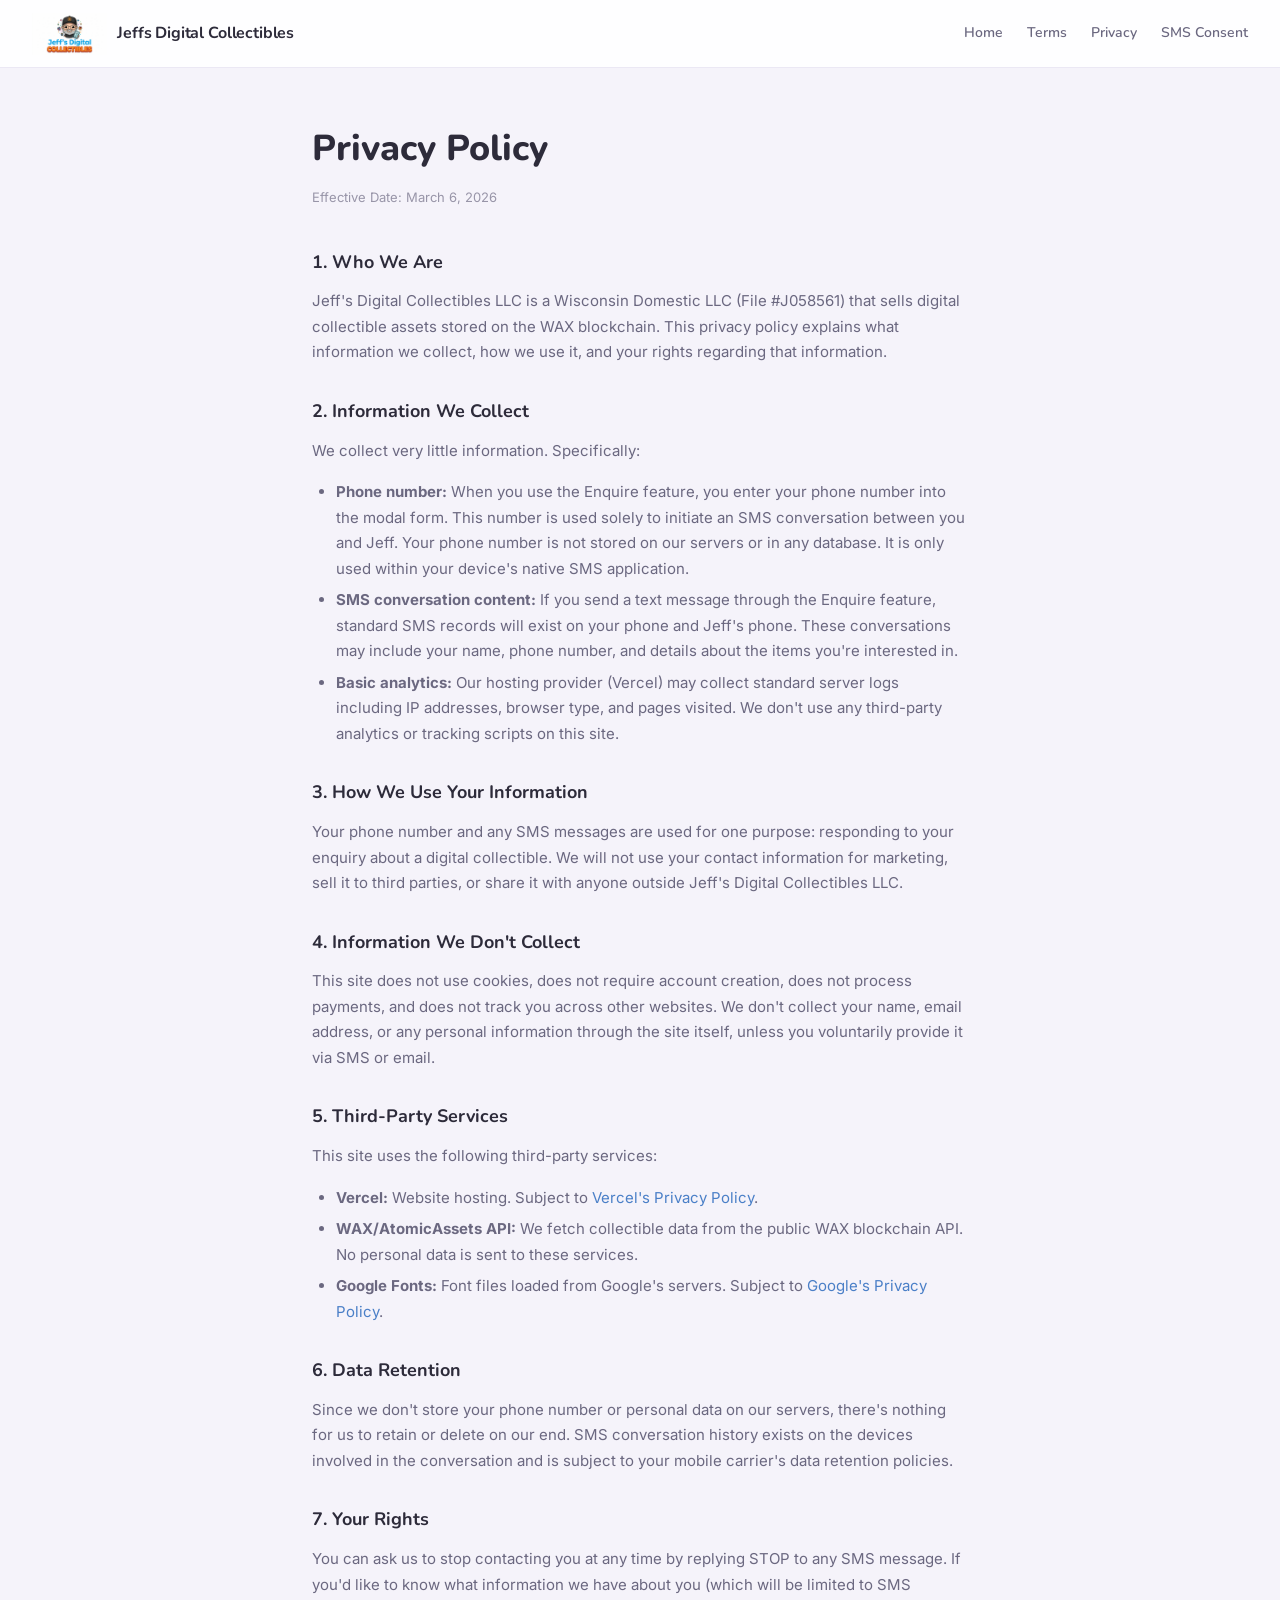
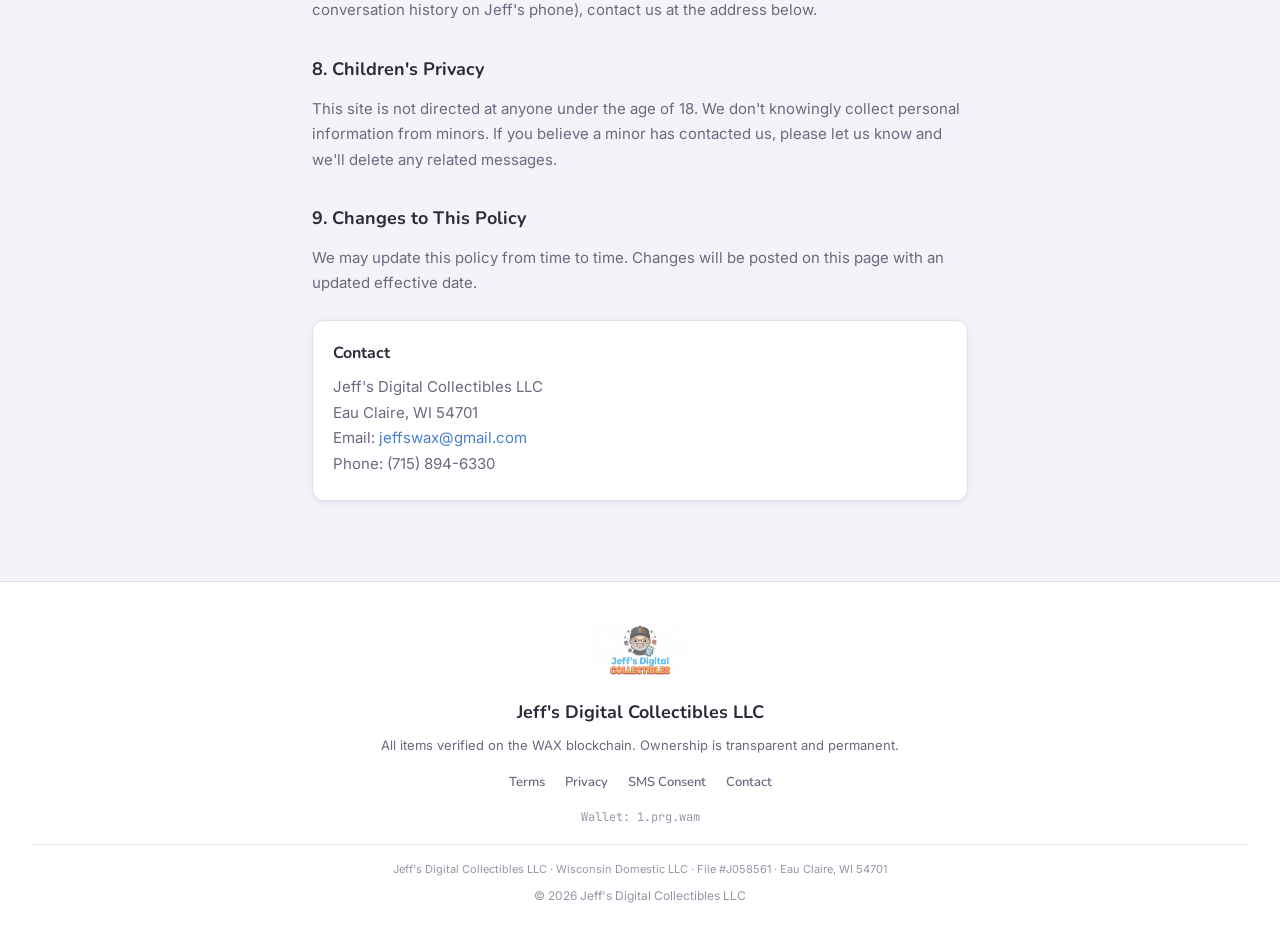
==== privacy.html @ 990205b5 "Jeff's Digital Collectibles - full site WAX blockchain collectibles storefront with SMS enquiry flow" ====
<!DOCTYPE html>
<html lang="en">
<head>
  <meta charset="UTF-8">
  <meta name="viewport" content="width=device-width, initial-scale=1.0">
  <title>Privacy Policy - Jeffs Digital Collectibles</title>
  <meta name="description" content="Privacy Policy for Jeff's Digital Collectibles LLC.">
  <link rel="preconnect" href="https://fonts.googleapis.com">
  <link rel="preconnect" href="https://fonts.gstatic.com" crossorigin>
  <link href="https://fonts.googleapis.com/css2?family=Nunito:wght@500;600;700;800&family=Inter:wght@400;500;600;700&family=JetBrains+Mono:wght@400;500&display=swap" rel="stylesheet">
  <link rel="stylesheet" href="/style.css">
</head>
<body>

  <!-- NAV -->
  <nav class="site-nav" id="site-nav">
    <a href="/" class="nav-brand">
      <img src="/logo.png" alt="Jeff's Digital Collectibles" class="nav-logo-img">
      <span class="nav-brand-text">Jeffs Digital Collectibles</span>
    </a>
    <div class="nav-links" id="nav-links">
      <a href="/" class="nav-link">Home</a>
      <a href="/terms" class="nav-link">Terms</a>
      <a href="/privacy" class="nav-link">Privacy</a>
      <a href="/sms-consent" class="nav-link">SMS Consent</a>
    </div>
    <button class="nav-hamburger" id="nav-hamburger" aria-label="Menu">
      <span></span><span></span><span></span>
    </button>
  </nav>

  <!-- CONTENT -->
  <main class="legal-page">
    <h1>Privacy Policy</h1>
    <p class="legal-effective">Effective Date: March 6, 2026</p>

    <h2>1. Who We Are</h2>
    <p>Jeff's Digital Collectibles LLC is a Wisconsin Domestic LLC (File #J058561) that sells digital collectible assets stored on the WAX blockchain. This privacy policy explains what information we collect, how we use it, and your rights regarding that information.</p>

    <h2>2. Information We Collect</h2>
    <p>We collect very little information. Specifically:</p>
    <ul>
      <li><strong>Phone number:</strong> When you use the Enquire feature, you enter your phone number into the modal form. This number is used solely to initiate an SMS conversation between you and Jeff. Your phone number is not stored on our servers or in any database. It is only used within your device's native SMS application.</li>
      <li><strong>SMS conversation content:</strong> If you send a text message through the Enquire feature, standard SMS records will exist on your phone and Jeff's phone. These conversations may include your name, phone number, and details about the items you're interested in.</li>
      <li><strong>Basic analytics:</strong> Our hosting provider (Vercel) may collect standard server logs including IP addresses, browser type, and pages visited. We don't use any third-party analytics or tracking scripts on this site.</li>
    </ul>

    <h2>3. How We Use Your Information</h2>
    <p>Your phone number and any SMS messages are used for one purpose: responding to your enquiry about a digital collectible. We will not use your contact information for marketing, sell it to third parties, or share it with anyone outside Jeff's Digital Collectibles LLC.</p>

    <h2>4. Information We Don't Collect</h2>
    <p>This site does not use cookies, does not require account creation, does not process payments, and does not track you across other websites. We don't collect your name, email address, or any personal information through the site itself, unless you voluntarily provide it via SMS or email.</p>

    <h2>5. Third-Party Services</h2>
    <p>This site uses the following third-party services:</p>
    <ul>
      <li><strong>Vercel:</strong> Website hosting. Subject to <a href="https://vercel.com/legal/privacy-policy" target="_blank" rel="noopener">Vercel's Privacy Policy</a>.</li>
      <li><strong>WAX/AtomicAssets API:</strong> We fetch collectible data from the public WAX blockchain API. No personal data is sent to these services.</li>
      <li><strong>Google Fonts:</strong> Font files loaded from Google's servers. Subject to <a href="https://policies.google.com/privacy" target="_blank" rel="noopener">Google's Privacy Policy</a>.</li>
    </ul>

    <h2>6. Data Retention</h2>
    <p>Since we don't store your phone number or personal data on our servers, there's nothing for us to retain or delete on our end. SMS conversation history exists on the devices involved in the conversation and is subject to your mobile carrier's data retention policies.</p>

    <h2>7. Your Rights</h2>
    <p>You can ask us to stop contacting you at any time by replying STOP to any SMS message. If you'd like to know what information we have about you (which will be limited to SMS conversation history on Jeff's phone), contact us at the address below.</p>

    <h2>8. Children's Privacy</h2>
    <p>This site is not directed at anyone under the age of 18. We don't knowingly collect personal information from minors. If you believe a minor has contacted us, please let us know and we'll delete any related messages.</p>

    <h2>9. Changes to This Policy</h2>
    <p>We may update this policy from time to time. Changes will be posted on this page with an updated effective date.</p>

    <div class="legal-contact">
      <h3>Contact</h3>
      <p>
        Jeff's Digital Collectibles LLC<br>
        Eau Claire, WI 54701<br>
        Email: <a href="mailto:jeffswax@gmail.com">jeffswax@gmail.com</a><br>
        Phone: (715) 894-6330
      </p>
    </div>
  </main>

  <!-- FOOTER -->
  <footer class="site-footer">
    <img src="/logo.png" alt="Jeff's Digital Collectibles" class="footer-logo-img">
    <div class="footer-brand">Jeff's Digital Collectibles LLC</div>
    <div class="footer-note">All items verified on the WAX blockchain. Ownership is transparent and permanent.</div>
    <div class="footer-links">
      <a href="/terms">Terms</a>
      <a href="/privacy">Privacy</a>
      <a href="/sms-consent">SMS Consent</a>
      <a href="mailto:jeffswax@gmail.com">Contact</a>
    </div>
    <div class="footer-wallet">Wallet: 1.prg.wam</div>
    <div class="footer-legal">
      Jeff's Digital Collectibles LLC &middot; Wisconsin Domestic LLC &middot; File #J058561 &middot; Eau Claire, WI 54701
    </div>
    <div class="footer-copy">&copy; 2026 Jeff's Digital Collectibles LLC</div>
  </footer>

  <script>
    var hamburger = document.getElementById('nav-hamburger');
    var navLinks = document.getElementById('nav-links');
    if (hamburger) {
      hamburger.addEventListener('click', function () {
        navLinks.classList.toggle('open');
        hamburger.classList.toggle('open');
      });
      navLinks.addEventListener('click', function (e) {
        if (e.target.classList.contains('nav-link')) {
          navLinks.classList.remove('open');
          hamburger.classList.remove('open');
        }
      });
    }
    var navEl = document.getElementById('site-nav');
    window.addEventListener('scroll', function () {
      if (window.scrollY > 40) navEl.classList.add('scrolled');
      else navEl.classList.remove('scrolled');
    });
  </script>
</body>
</html>
---- style.css ----
/* Jeff's Digital Collectibles - Storefront Styles */

:root {
  --color-bg: #f5f3fa;
  --color-bg-raised: #ffffff;
  --color-bg-card: #ffffff;
  --color-bg-hover: #f0edf7;
  --color-border: #e2dff0;
  --color-border-subtle: #ebe8f4;
  --color-blue: #4a7fc7;
  --color-blue-dim: #3a6aab;
  --color-blue-glow: rgba(74, 127, 199, 0.12);
  --color-orange: #e8943a;
  --color-orange-dim: #d07e2a;
  --color-purple: #7c5cbf;
  --color-purple-glow: rgba(124, 92, 191, 0.1);
  --color-text: #2d2b3a;
  --color-text-muted: #6b6880;
  --color-text-dim: #9895a8;
  --color-white: #ffffff;
  --color-success: #2da862;
  --color-error: #e05252;
  --font-display: 'Nunito', 'Inter', -apple-system, BlinkMacSystemFont, 'Segoe UI', sans-serif;
  --font-body: 'Inter', -apple-system, BlinkMacSystemFont, 'Segoe UI', sans-serif;
  --font-mono: 'JetBrains Mono', 'Fira Code', monospace;
  --radius-sm: 8px;
  --radius-md: 12px;
  --radius-lg: 16px;
  --radius-xl: 24px;
  --shadow-card: 0 2px 8px rgba(45, 43, 58, 0.06), 0 1px 3px rgba(45, 43, 58, 0.04);
  --shadow-hover: 0 8px 24px rgba(45, 43, 58, 0.1), 0 0 0 1px var(--color-blue);
  --transition: 0.25s cubic-bezier(0.4, 0, 0.2, 1);
}

*, *::before, *::after {
  margin: 0;
  padding: 0;
  box-sizing: border-box;
}

html {
  scroll-behavior: smooth;
  -webkit-font-smoothing: antialiased;
  -moz-osx-font-smoothing: grayscale;
}

body {
  font-family: var(--font-body);
  background: var(--color-bg);
  color: var(--color-text);
  line-height: 1.6;
  min-height: 100vh;
}

/* ============================================
   NAV
   ============================================ */

.site-nav {
  position: fixed;
  top: 0;
  left: 0;
  right: 0;
  z-index: 100;
  padding: 0 32px;
  height: 68px;
  display: flex;
  align-items: center;
  justify-content: space-between;
  background: rgba(255, 255, 255, 0.9);
  backdrop-filter: blur(16px);
  -webkit-backdrop-filter: blur(16px);
  border-bottom: 1px solid var(--color-border-subtle);
  transition: background var(--transition), box-shadow var(--transition);
}

.site-nav.scrolled {
  background: rgba(255, 255, 255, 0.97);
  box-shadow: 0 1px 8px rgba(45, 43, 58, 0.06);
  border-bottom-color: var(--color-border);
}

.nav-brand {
  display: flex;
  align-items: center;
  gap: 10px;
  text-decoration: none;
  flex-shrink: 0;
}

.nav-logo-img {
  height: 42px;
  width: auto;
  flex-shrink: 0;
}

.nav-brand-text {
  font-family: var(--font-display);
  font-size: 16px;
  font-weight: 700;
  color: var(--color-text);
  letter-spacing: -0.01em;
}

.nav-links {
  display: flex;
  align-items: center;
  gap: 24px;
}

.nav-link {
  font-family: var(--font-display);
  font-size: 14px;
  font-weight: 600;
  color: var(--color-text-muted);
  text-decoration: none;
  transition: color var(--transition);
  white-space: nowrap;
}

.nav-link:hover {
  color: var(--color-blue);
}

.nav-hamburger {
  display: none;
  flex-direction: column;
  gap: 5px;
  padding: 8px;
  background: none;
  border: none;
  cursor: pointer;
}

.nav-hamburger span {
  display: block;
  width: 22px;
  height: 2px;
  background: var(--color-text-muted);
  border-radius: 2px;
  transition: all var(--transition);
}

.nav-hamburger.open span:nth-child(1) {
  transform: rotate(45deg) translate(5px, 5px);
}

.nav-hamburger.open span:nth-child(2) {
  opacity: 0;
}

.nav-hamburger.open span:nth-child(3) {
  transform: rotate(-45deg) translate(5px, -5px);
}

/* ============================================
   HERO
   ============================================ */

.hero {
  position: relative;
  padding: 130px 32px 70px;
  text-align: center;
  overflow: hidden;
  background: #ffffff;
}

.hero-logo {
  margin-bottom: 20px;
  position: relative;
}

.hero-logo-img {
  max-width: 280px;
  height: auto;
  animation: logo-fade-in 0.8s ease-out;
}

@keyframes logo-fade-in {
  from { opacity: 0; transform: scale(0.9) translateY(10px); }
  to { opacity: 1; transform: scale(1) translateY(0); }
}

.hero-badge {
  display: inline-flex;
  align-items: center;
  gap: 8px;
  padding: 6px 16px;
  background: var(--color-white);
  border: 1px solid var(--color-border);
  border-radius: 100px;
  font-family: var(--font-display);
  font-size: 12px;
  font-weight: 600;
  color: var(--color-text-muted);
  margin-bottom: 28px;
  box-shadow: 0 1px 4px rgba(45, 43, 58, 0.04);
}

.hero-badge-dot {
  width: 7px;
  height: 7px;
  background: var(--color-success);
  border-radius: 50%;
  animation: pulse-dot 2s ease-in-out infinite;
}

@keyframes pulse-dot {
  0%, 100% { opacity: 1; }
  50% { opacity: 0.4; }
}

.hero h1 {
  font-family: var(--font-display);
  font-size: clamp(36px, 6vw, 60px);
  font-weight: 800;
  color: var(--color-text);
  line-height: 1.1;
  margin-bottom: 18px;
  position: relative;
}

.hero h1 span {
  color: var(--color-blue);
}

.hero-sub {
  font-size: clamp(15px, 2vw, 18px);
  color: var(--color-text-muted);
  max-width: 520px;
  margin: 0 auto 36px;
  line-height: 1.65;
}

.hero-stats {
  display: flex;
  justify-content: center;
  gap: 48px;
  margin-top: 40px;
}

.hero-stat {
  text-align: center;
}

.hero-stat-value {
  font-family: var(--font-display);
  font-size: 30px;
  font-weight: 800;
  color: var(--color-text);
  line-height: 1;
}

.hero-stat-label {
  font-family: var(--font-display);
  font-size: 12px;
  font-weight: 600;
  color: var(--color-text-dim);
  margin-top: 6px;
  text-transform: uppercase;
  letter-spacing: 0.08em;
}

/* ============================================
   SECTION COMMON
   ============================================ */

.section {
  padding: 80px 32px;
  max-width: 1240px;
  margin: 0 auto;
}

.section-header {
  text-align: center;
  margin-bottom: 48px;
}

.section-label {
  font-family: var(--font-display);
  font-size: 12px;
  font-weight: 700;
  text-transform: uppercase;
  letter-spacing: 0.1em;
  color: var(--color-purple);
  margin-bottom: 10px;
}

.section-title {
  font-family: var(--font-display);
  font-size: clamp(26px, 4vw, 38px);
  font-weight: 800;
  color: var(--color-text);
  letter-spacing: -0.01em;
}

.section-subtitle {
  font-size: 15px;
  color: var(--color-text-muted);
  margin-top: 10px;
  max-width: 500px;
  margin-left: auto;
  margin-right: auto;
}

/* ============================================
   COLLECTION FILTER
   ============================================ */

.collection-filter {
  margin-top: 24px;
  display: flex;
  align-items: center;
  justify-content: center;
  gap: 12px;
}

.filter-label {
  font-family: var(--font-display);
  font-size: 14px;
  color: var(--color-text-muted);
  font-weight: 600;
}

.filter-select {
  font-family: var(--font-display);
  font-size: 14px;
  font-weight: 600;
  color: var(--color-text);
  background: var(--color-white);
  border: 1.5px solid var(--color-border);
  border-radius: var(--radius-sm);
  padding: 10px 36px 10px 14px;
  cursor: pointer;
  transition: border-color var(--transition), box-shadow var(--transition);
  appearance: none;
  -webkit-appearance: none;
  background-image: url("data:image/svg+xml,%3Csvg xmlns='http://www.w3.org/2000/svg' width='12' height='12' viewBox='0 0 12 12'%3E%3Cpath fill='%236b6880' d='M2 4l4 4 4-4'/%3E%3C/svg%3E");
  background-repeat: no-repeat;
  background-position: right 12px center;
  box-shadow: 0 1px 3px rgba(45, 43, 58, 0.04);
}

.filter-select:hover,
.filter-select:focus {
  border-color: var(--color-blue);
  outline: none;
  box-shadow: 0 0 0 3px var(--color-blue-glow);
}

.filter-select option {
  background: var(--color-white);
  color: var(--color-text);
}

/* ============================================
   COLLECTION GRID
   ============================================ */

.collection-grid {
  display: grid;
  grid-template-columns: repeat(auto-fill, minmax(300px, 1fr));
  gap: 24px;
}

.card {
  background: var(--color-bg-card);
  border: 1px solid var(--color-border-subtle);
  border-radius: var(--radius-lg);
  overflow: hidden;
  box-shadow: var(--shadow-card);
  transition: transform var(--transition), box-shadow var(--transition), border-color var(--transition);
  cursor: default;
}

.card:hover {
  transform: translateY(-4px);
  box-shadow: var(--shadow-hover);
  border-color: var(--color-blue);
}

.card-image-wrap {
  position: relative;
  width: 100%;
  padding-top: 100%;
  background: var(--color-bg);
  overflow: hidden;
}

.card-image-wrap img,
.card-image-wrap video {
  position: absolute;
  top: 0;
  left: 0;
  width: 100%;
  height: 100%;
  object-fit: contain;
  padding: 16px;
  transition: transform 0.4s ease;
}

.card:hover .card-image-wrap img,
.card:hover .card-image-wrap video {
  transform: scale(1.05);
}

.card-image-shimmer {
  position: absolute;
  top: 0;
  left: 0;
  width: 100%;
  height: 100%;
  background: linear-gradient(110deg, var(--color-bg) 30%, var(--color-border-subtle) 50%, var(--color-bg) 70%);
  background-size: 200% 100%;
  animation: shimmer 1.5s ease-in-out infinite;
}

@keyframes shimmer {
  0% { background-position: 200% 0; }
  100% { background-position: -200% 0; }
}

.card-image-placeholder {
  position: absolute;
  top: 0;
  left: 0;
  width: 100%;
  height: 100%;
  display: flex;
  align-items: center;
  justify-content: center;
  color: var(--color-text-dim);
  font-size: 14px;
}

.card-body {
  padding: 20px;
}

.card-collection {
  display: inline-block;
  font-family: var(--font-display);
  font-size: 11px;
  font-weight: 700;
  text-transform: uppercase;
  letter-spacing: 0.06em;
  color: var(--color-purple);
  background: var(--color-purple-glow);
  padding: 3px 10px;
  border-radius: 100px;
  margin-bottom: 10px;
}

.card-name {
  font-family: var(--font-display);
  font-size: 17px;
  font-weight: 700;
  color: var(--color-text);
  line-height: 1.3;
  margin-bottom: 6px;
}

.card-asset-id {
  font-family: var(--font-mono);
  font-size: 11px;
  color: var(--color-text-dim);
  margin-bottom: 14px;
}

.card-meta {
  font-size: 12px;
  color: var(--color-text-muted);
  margin-bottom: 8px;
  display: flex;
  gap: 8px;
  flex-wrap: wrap;
}

.card-rarity {
  color: var(--color-orange);
  font-weight: 600;
}

.card-variant {
  color: var(--color-text-dim);
}

.card-qty {
  font-family: var(--font-mono);
  font-size: 11px;
  color: var(--color-success);
  font-weight: 500;
  margin-bottom: 10px;
}

.card-note {
  font-size: 13px;
  color: var(--color-text-muted);
  margin-bottom: 14px;
  font-style: italic;
}

.card-footer {
  display: flex;
  align-items: center;
  justify-content: space-between;
  padding-top: 14px;
  border-top: 1px solid var(--color-border-subtle);
}

.card-price {
  font-family: var(--font-display);
  font-size: 20px;
  font-weight: 800;
  color: var(--color-text);
}

.card-cta {
  display: inline-flex;
  align-items: center;
  gap: 6px;
  padding: 9px 20px;
  font-family: var(--font-display);
  font-size: 13px;
  font-weight: 700;
  color: var(--color-white);
  background: var(--color-blue);
  border: none;
  border-radius: var(--radius-sm);
  cursor: pointer;
  text-decoration: none;
  transition: all var(--transition);
}

.card-cta:hover {
  background: var(--color-blue-dim);
  transform: translateY(-1px);
  box-shadow: 0 4px 12px rgba(74, 127, 199, 0.3);
}

/* ============================================
   HOW TO BUY
   ============================================ */

.how-grid {
  display: grid;
  grid-template-columns: repeat(auto-fit, minmax(240px, 1fr));
  gap: 24px;
  margin-top: 8px;
}

.how-card {
  background: var(--color-bg-card);
  border: 1px solid var(--color-border-subtle);
  border-radius: var(--radius-lg);
  padding: 32px 24px;
  text-align: center;
  box-shadow: var(--shadow-card);
}

.how-number {
  width: 48px;
  height: 48px;
  background: var(--color-blue-glow);
  border: 2px solid var(--color-blue);
  border-radius: 50%;
  display: inline-flex;
  align-items: center;
  justify-content: center;
  font-family: var(--font-display);
  font-size: 20px;
  font-weight: 800;
  color: var(--color-blue);
  margin-bottom: 16px;
}

.how-card h3 {
  font-family: var(--font-display);
  font-size: 17px;
  font-weight: 700;
  color: var(--color-text);
  margin-bottom: 8px;
}

.how-card p {
  font-size: 14px;
  color: var(--color-text-muted);
  line-height: 1.65;
}

/* ============================================
   ENQUIRY MODAL
   ============================================ */

.modal-overlay {
  position: fixed;
  inset: 0;
  z-index: 200;
  background: rgba(45, 43, 58, 0.5);
  backdrop-filter: blur(8px);
  -webkit-backdrop-filter: blur(8px);
  display: flex;
  align-items: center;
  justify-content: center;
  opacity: 0;
  pointer-events: none;
  transition: opacity 0.2s ease;
}

.modal-overlay.open {
  opacity: 1;
  pointer-events: all;
}

.modal-box {
  background: var(--color-white);
  border: 1px solid var(--color-border);
  border-radius: var(--radius-xl);
  padding: 32px;
  max-width: 480px;
  width: 90%;
  max-height: 90vh;
  overflow-y: auto;
  box-shadow: 0 16px 48px rgba(45, 43, 58, 0.15);
}

.modal-header {
  display: flex;
  align-items: flex-start;
  justify-content: space-between;
  margin-bottom: 20px;
}

.modal-title {
  font-family: var(--font-display);
  font-size: 22px;
  font-weight: 800;
  color: var(--color-text);
}

.modal-close {
  background: none;
  border: none;
  color: var(--color-text-dim);
  font-size: 28px;
  cursor: pointer;
  padding: 0;
  line-height: 1;
  transition: color var(--transition);
}

.modal-close:hover {
  color: var(--color-text);
}

.modal-item-info {
  background: var(--color-bg);
  border: 1px solid var(--color-border-subtle);
  border-radius: var(--radius-md);
  padding: 16px;
  margin-bottom: 20px;
}

.modal-item-collection {
  font-family: var(--font-display);
  font-size: 11px;
  font-weight: 700;
  text-transform: uppercase;
  letter-spacing: 0.06em;
  color: var(--color-purple);
  margin-bottom: 4px;
}

.modal-item-name {
  font-family: var(--font-display);
  font-size: 17px;
  font-weight: 700;
  color: var(--color-text);
}

.modal-item-id {
  font-family: var(--font-mono);
  font-size: 11px;
  color: var(--color-text-dim);
  margin-top: 4px;
}

.modal-desc {
  font-size: 14px;
  color: var(--color-text-muted);
  margin-bottom: 20px;
  line-height: 1.5;
}

.modal-label {
  display: block;
  font-family: var(--font-display);
  font-size: 13px;
  font-weight: 600;
  color: var(--color-text-muted);
  margin-bottom: 6px;
}

.modal-input {
  width: 100%;
  font-family: var(--font-body);
  font-size: 15px;
  color: var(--color-text);
  background: var(--color-white);
  border: 1.5px solid var(--color-border);
  border-radius: var(--radius-sm);
  padding: 10px 14px;
  margin-bottom: 16px;
  transition: border-color var(--transition), box-shadow var(--transition);
}

.modal-input:focus {
  outline: none;
  border-color: var(--color-blue);
  box-shadow: 0 0 0 3px var(--color-blue-glow);
}

.modal-input::placeholder {
  color: var(--color-text-dim);
}

.modal-checkbox-wrap {
  display: flex;
  gap: 10px;
  align-items: flex-start;
  margin-bottom: 24px;
  cursor: pointer;
}

.modal-checkbox-wrap input[type="checkbox"] {
  margin-top: 3px;
  flex-shrink: 0;
  accent-color: var(--color-blue);
  width: 16px;
  height: 16px;
}

.modal-checkbox-text {
  font-size: 12px;
  color: var(--color-text-muted);
  line-height: 1.5;
}

.modal-checkbox-text a {
  color: var(--color-blue);
  text-decoration: none;
}

.modal-checkbox-text a:hover {
  text-decoration: underline;
}

.modal-actions {
  display: flex;
  gap: 12px;
}

.modal-btn {
  flex: 1;
  padding: 12px 20px;
  font-family: var(--font-display);
  font-size: 14px;
  font-weight: 700;
  border-radius: var(--radius-sm);
  cursor: pointer;
  text-decoration: none;
  text-align: center;
  transition: all var(--transition);
  border: none;
}

.modal-btn-primary {
  background: var(--color-blue);
  color: var(--color-white);
}

.modal-btn-primary:hover:not(:disabled) {
  background: var(--color-blue-dim);
  box-shadow: 0 4px 12px rgba(74, 127, 199, 0.3);
}

.modal-btn-primary:disabled {
  opacity: 0.4;
  cursor: not-allowed;
}

.modal-btn-secondary {
  background: var(--color-bg);
  color: var(--color-text-muted);
  border: 1.5px solid var(--color-border);
}

.modal-btn-secondary:hover {
  color: var(--color-text);
  border-color: var(--color-text-dim);
}

.modal-confirm {
  text-align: center;
}

.modal-check-icon {
  margin-bottom: 16px;
}

.modal-check-icon svg circle {
  fill: rgba(74, 127, 199, 0.12);
}

.modal-check-icon svg path {
  stroke: var(--color-blue);
}

.modal-confirm .modal-desc {
  max-width: 320px;
  margin-left: auto;
  margin-right: auto;
}

/* ============================================
   STATES: LOADING, EMPTY, ERROR
   ============================================ */

.state-message {
  text-align: center;
  padding: 80px 32px;
}

.state-message h3 {
  font-family: var(--font-display);
  font-size: 20px;
  font-weight: 700;
  color: var(--color-text);
  margin-bottom: 8px;
}

.state-message p {
  font-size: 14px;
  color: var(--color-text-muted);
}

.loading-spinner {
  width: 36px;
  height: 36px;
  border: 3px solid var(--color-border);
  border-top-color: var(--color-blue);
  border-radius: 50%;
  animation: spin 0.8s linear infinite;
  margin: 0 auto 20px;
}

@keyframes spin {
  to { transform: rotate(360deg); }
}

/* ============================================
   FOOTER
   ============================================ */

.site-footer {
  border-top: 1px solid var(--color-border);
  padding: 40px 32px;
  text-align: center;
  background: var(--color-white);
}

.footer-logo-img {
  height: 56px;
  width: auto;
  margin-bottom: 12px;
  opacity: 0.7;
}

.footer-brand {
  font-family: var(--font-display);
  font-size: 18px;
  font-weight: 700;
  color: var(--color-text);
  margin-bottom: 8px;
}

.footer-note {
  font-size: 13px;
  color: var(--color-text-muted);
  margin-bottom: 16px;
}

.footer-links {
  display: flex;
  gap: 20px;
  justify-content: center;
  flex-wrap: wrap;
  margin-bottom: 16px;
}

.footer-links a {
  font-family: var(--font-display);
  font-size: 13px;
  font-weight: 600;
  color: var(--color-text-muted);
  text-decoration: none;
  transition: color var(--transition);
}

.footer-links a:hover {
  color: var(--color-blue);
}

.footer-wallet {
  font-family: var(--font-mono);
  font-size: 12px;
  color: var(--color-text-dim);
  margin-bottom: 16px;
}

.footer-legal {
  font-size: 11px;
  color: var(--color-text-dim);
  margin-bottom: 8px;
  padding-top: 16px;
  border-top: 1px solid var(--color-border-subtle);
}

.footer-copy {
  font-size: 12px;
  color: var(--color-text-dim);
}

/* ============================================
   PAGINATION
   ============================================ */

.pagination {
  display: flex;
  align-items: center;
  justify-content: center;
  gap: 6px;
  margin-top: 40px;
  flex-wrap: wrap;
}

.page-btn {
  font-family: var(--font-display);
  font-size: 14px;
  font-weight: 600;
  color: var(--color-text-muted);
  background: var(--color-white);
  border: 1.5px solid var(--color-border);
  border-radius: var(--radius-sm);
  padding: 8px 14px;
  cursor: pointer;
  transition: all var(--transition);
}

.page-btn:hover:not(.disabled):not(.active) {
  color: var(--color-text);
  border-color: var(--color-blue);
  background: var(--color-blue-glow);
}

.page-btn.active {
  color: var(--color-white);
  background: var(--color-blue);
  border-color: var(--color-blue);
  font-weight: 700;
}

.page-btn.disabled {
  opacity: 0.3;
  cursor: not-allowed;
}

.page-ellipsis {
  color: var(--color-text-dim);
  padding: 0 4px;
  font-size: 14px;
}

.page-info {
  font-size: 13px;
  color: var(--color-text-dim);
  margin-left: 12px;
}

/* ============================================
   LEGAL PAGES
   ============================================ */

.legal-page {
  max-width: 720px;
  margin: 0 auto;
  padding: 120px 32px 80px;
}

.legal-page h1 {
  font-family: var(--font-display);
  font-size: 36px;
  font-weight: 800;
  color: var(--color-text);
  margin-bottom: 8px;
}

.legal-page .legal-effective,
.legal-page .legal-updated {
  font-size: 13px;
  color: var(--color-text-dim);
  margin-bottom: 40px;
}

.legal-page h2 {
  font-family: var(--font-display);
  font-size: 18px;
  font-weight: 700;
  color: var(--color-text);
  margin-top: 32px;
  margin-bottom: 12px;
}

.legal-page p {
  font-size: 15px;
  color: var(--color-text-muted);
  line-height: 1.7;
  margin-bottom: 16px;
}

.legal-page ul {
  list-style: disc;
  padding-left: 24px;
  margin-bottom: 16px;
}

.legal-page li {
  font-size: 15px;
  color: var(--color-text-muted);
  line-height: 1.7;
  margin-bottom: 6px;
}

.legal-page a {
  color: var(--color-blue);
  text-decoration: none;
}

.legal-page a:hover {
  text-decoration: underline;
}

.legal-page .legal-contact {
  background: var(--color-white);
  border: 1px solid var(--color-border);
  border-radius: var(--radius-md);
  padding: 20px;
  margin-top: 24px;
  box-shadow: var(--shadow-card);
}

.legal-page .legal-contact h3 {
  font-family: var(--font-display);
  font-size: 16px;
  font-weight: 700;
  color: var(--color-text);
  margin-bottom: 8px;
}

.legal-page .legal-contact p {
  margin-bottom: 4px;
}

/* ============================================
   RESPONSIVE
   ============================================ */

@media (max-width: 768px) {
  .site-nav {
    padding: 0 16px;
    flex-wrap: wrap;
  }

  .nav-hamburger {
    display: flex;
  }

  .nav-links {
    display: none;
    width: 100%;
    flex-direction: column;
    gap: 0;
    padding: 8px 0 16px;
    order: 3;
  }

  .nav-links.open {
    display: flex;
  }

  .nav-link {
    padding: 10px 0;
    font-size: 14px;
    border-bottom: 1px solid var(--color-border-subtle);
    width: 100%;
  }

  .nav-link:last-child {
    border-bottom: none;
  }

  .site-nav {
    height: auto;
    min-height: 68px;
  }

  .hero {
    padding: 120px 20px 60px;
  }

  .hero-logo-img {
    max-width: 200px;
  }

  .hero-stats {
    gap: 24px;
  }

  .hero-stat-value {
    font-size: 24px;
  }

  .section {
    padding: 60px 20px;
  }

  .collection-grid {
    grid-template-columns: repeat(auto-fill, minmax(260px, 1fr));
    gap: 16px;
  }

  .card-body {
    padding: 16px;
  }

  .card-footer {
    flex-direction: column;
    gap: 12px;
    align-items: stretch;
  }

  .card-cta {
    text-align: center;
    justify-content: center;
  }

  .modal-box {
    padding: 24px;
    margin: 16px;
  }

  .modal-actions {
    flex-direction: column;
  }

  .legal-page {
    padding: 100px 20px 60px;
  }
}

@media (max-width: 480px) {
  .collection-grid {
    grid-template-columns: 1fr;
  }

  .hero h1 {
    font-size: 28px;
  }

  .how-grid {
    grid-template-columns: 1fr;
  }

  .nav-brand-text {
    font-size: 14px;
  }

  .nav-logo-img {
    height: 36px;
  }
}
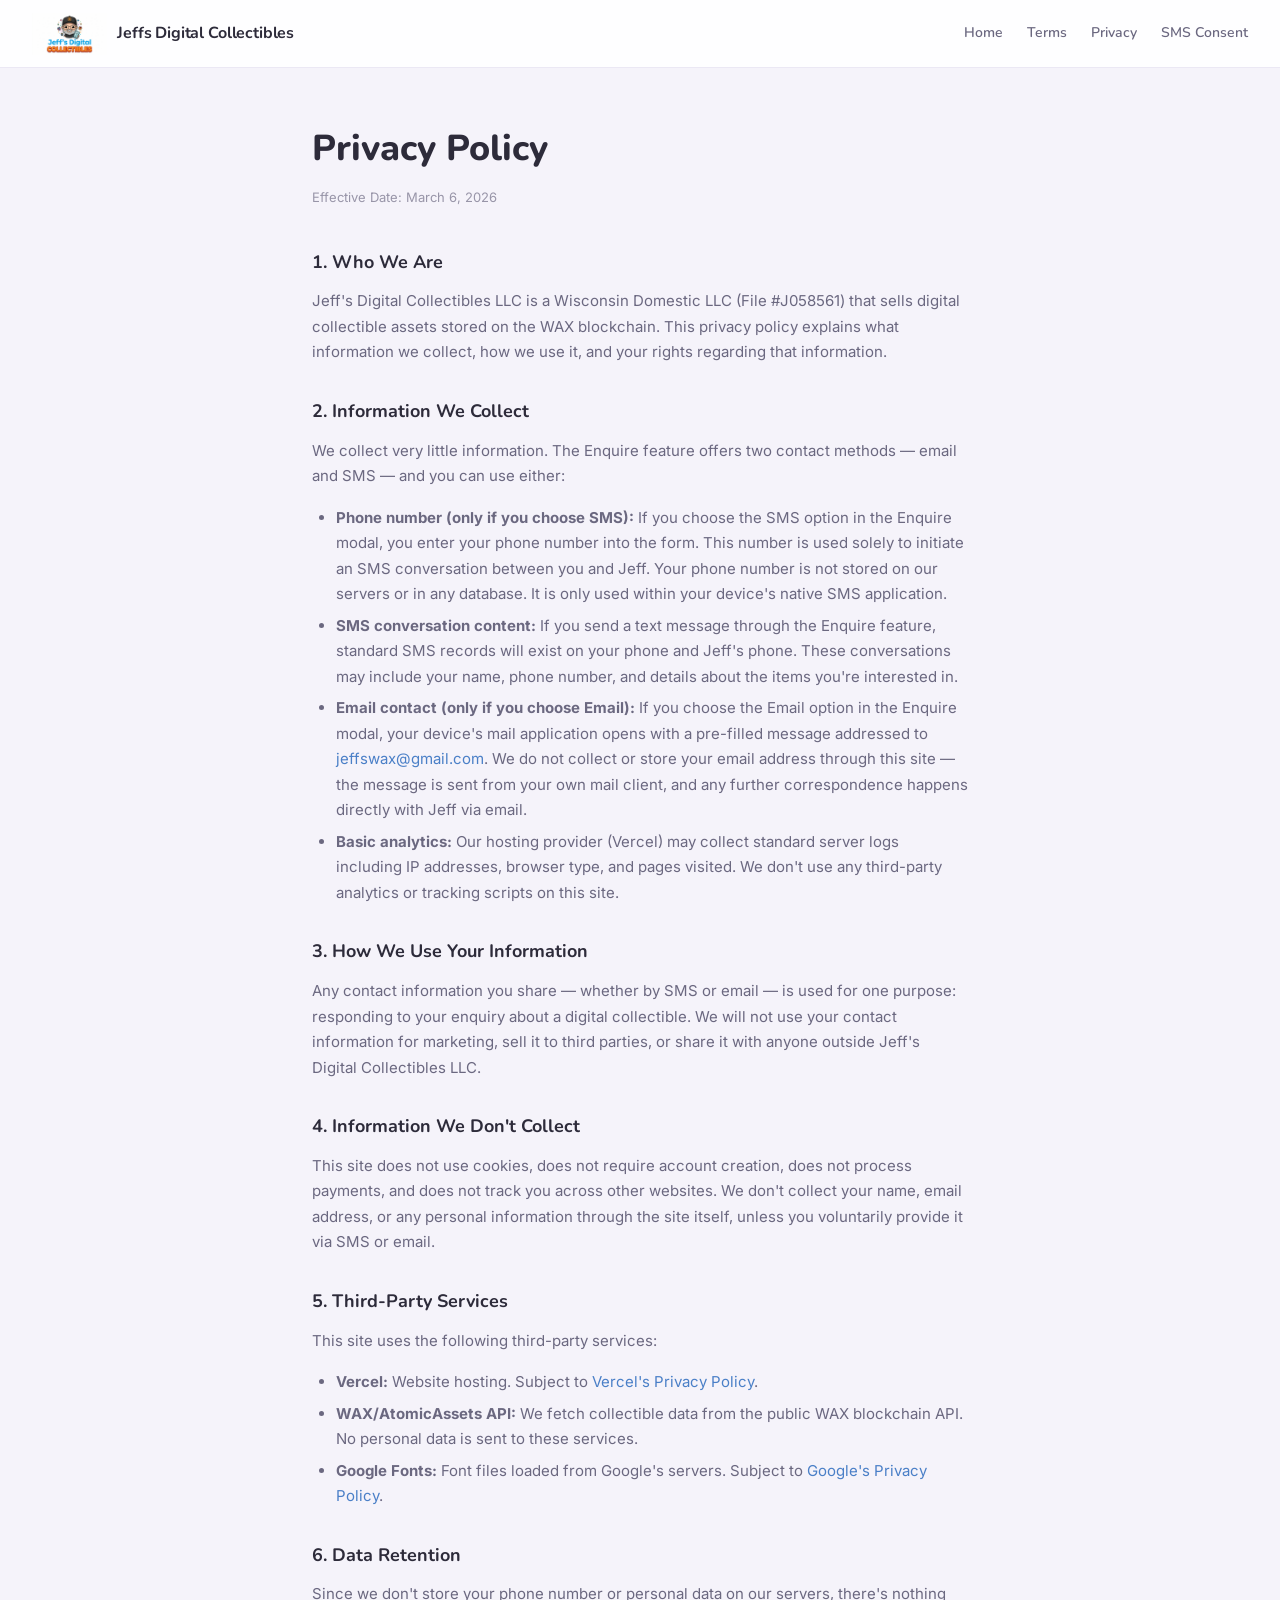
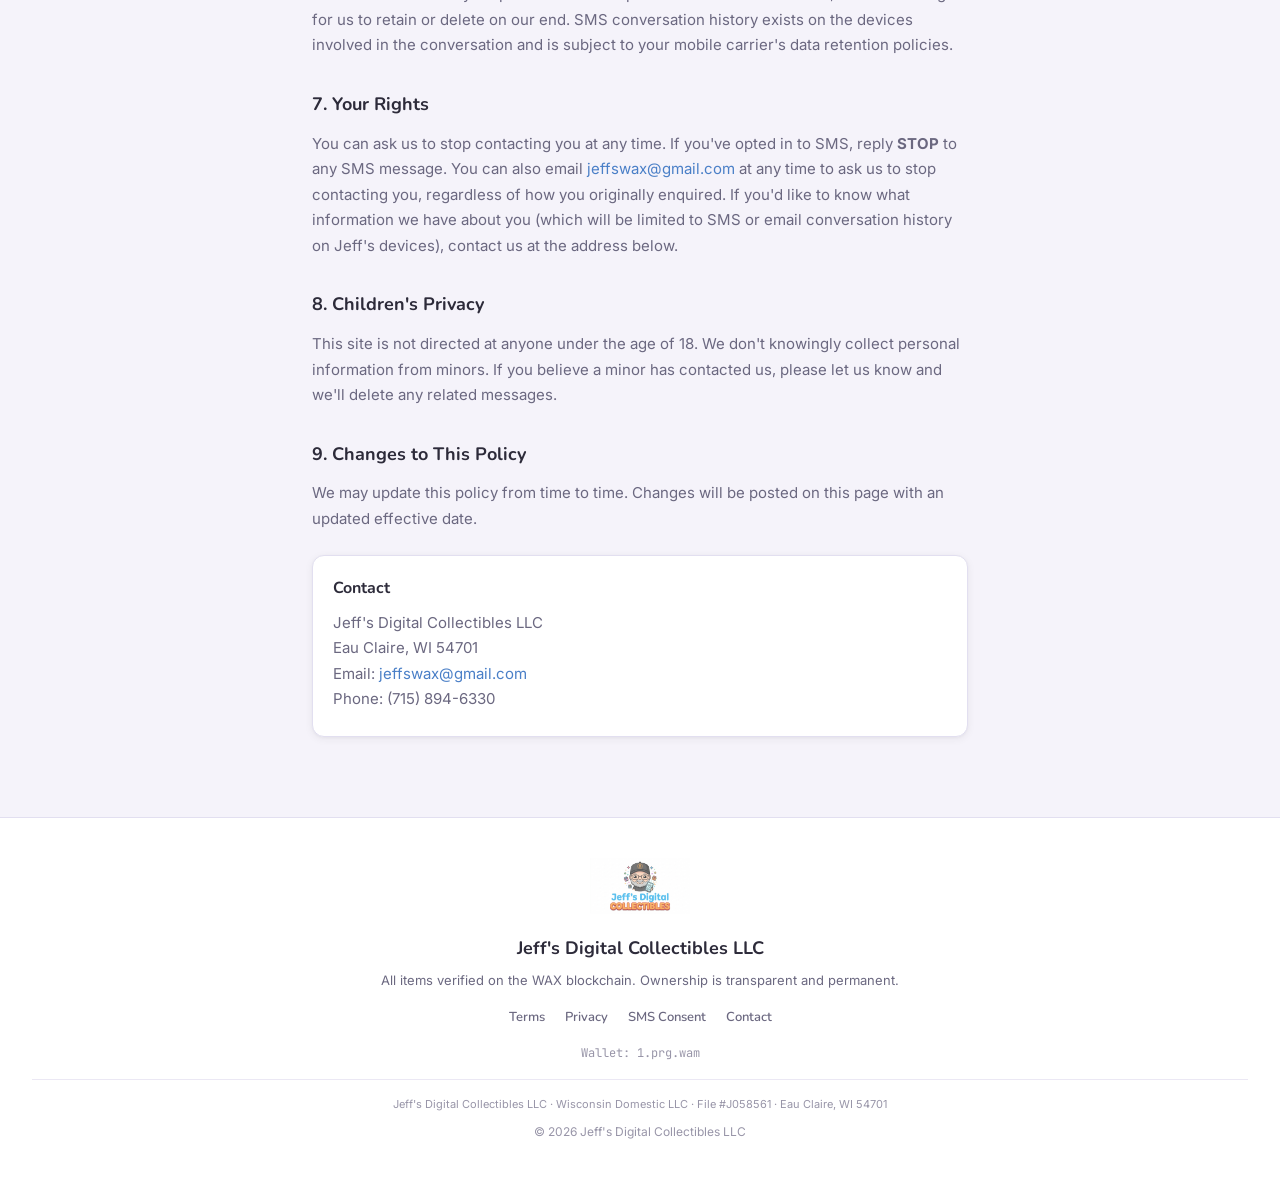
==== commit 1ae8a094: "Extend SMS-optional language to Privacy and Program Description The original spec didn't explicitly " ====
--- a/privacy.html
+++ b/privacy.html
@@ -38,15 +38,16 @@
     <p>Jeff's Digital Collectibles LLC is a Wisconsin Domestic LLC (File #J058561) that sells digital collectible assets stored on the WAX blockchain. This privacy policy explains what information we collect, how we use it, and your rights regarding that information.</p>
 
     <h2>2. Information We Collect</h2>
-    <p>We collect very little information. Specifically:</p>
+    <p>We collect very little information. The Enquire feature offers two contact methods — email and SMS — and you can use either:</p>
     <ul>
-      <li><strong>Phone number:</strong> When you use the Enquire feature, you enter your phone number into the modal form. This number is used solely to initiate an SMS conversation between you and Jeff. Your phone number is not stored on our servers or in any database. It is only used within your device's native SMS application.</li>
+      <li><strong>Phone number (only if you choose SMS):</strong> If you choose the SMS option in the Enquire modal, you enter your phone number into the form. This number is used solely to initiate an SMS conversation between you and Jeff. Your phone number is not stored on our servers or in any database. It is only used within your device's native SMS application.</li>
       <li><strong>SMS conversation content:</strong> If you send a text message through the Enquire feature, standard SMS records will exist on your phone and Jeff's phone. These conversations may include your name, phone number, and details about the items you're interested in.</li>
+      <li><strong>Email contact (only if you choose Email):</strong> If you choose the Email option in the Enquire modal, your device's mail application opens with a pre-filled message addressed to <a href="mailto:jeffswax@gmail.com">jeffswax@gmail.com</a>. We do not collect or store your email address through this site — the message is sent from your own mail client, and any further correspondence happens directly with Jeff via email.</li>
       <li><strong>Basic analytics:</strong> Our hosting provider (Vercel) may collect standard server logs including IP addresses, browser type, and pages visited. We don't use any third-party analytics or tracking scripts on this site.</li>
     </ul>
 
     <h2>3. How We Use Your Information</h2>
-    <p>Your phone number and any SMS messages are used for one purpose: responding to your enquiry about a digital collectible. We will not use your contact information for marketing, sell it to third parties, or share it with anyone outside Jeff's Digital Collectibles LLC.</p>
+    <p>Any contact information you share — whether by SMS or email — is used for one purpose: responding to your enquiry about a digital collectible. We will not use your contact information for marketing, sell it to third parties, or share it with anyone outside Jeff's Digital Collectibles LLC.</p>
 
     <h2>4. Information We Don't Collect</h2>
     <p>This site does not use cookies, does not require account creation, does not process payments, and does not track you across other websites. We don't collect your name, email address, or any personal information through the site itself, unless you voluntarily provide it via SMS or email.</p>
@@ -63,7 +64,7 @@
     <p>Since we don't store your phone number or personal data on our servers, there's nothing for us to retain or delete on our end. SMS conversation history exists on the devices involved in the conversation and is subject to your mobile carrier's data retention policies.</p>
 
     <h2>7. Your Rights</h2>
-    <p>You can ask us to stop contacting you at any time by replying STOP to any SMS message. If you'd like to know what information we have about you (which will be limited to SMS conversation history on Jeff's phone), contact us at the address below.</p>
+    <p>You can ask us to stop contacting you at any time. If you've opted in to SMS, reply <strong>STOP</strong> to any SMS message. You can also email <a href="mailto:jeffswax@gmail.com">jeffswax@gmail.com</a> at any time to ask us to stop contacting you, regardless of how you originally enquired. If you'd like to know what information we have about you (which will be limited to SMS or email conversation history on Jeff's devices), contact us at the address below.</p>
 
     <h2>8. Children's Privacy</h2>
     <p>This site is not directed at anyone under the age of 18. We don't knowingly collect personal information from minors. If you believe a minor has contacted us, please let us know and we'll delete any related messages.</p>
--- a/style.css
+++ b/style.css
@@ -800,6 +800,32 @@
   border-color: var(--color-text-dim);
 }
 
+.modal-btn-email {
+  display: block;
+  width: 100%;
+  margin-bottom: 4px;
+}
+
+.modal-divider {
+  display: flex;
+  align-items: center;
+  gap: 12px;
+  margin: 18px 0 14px;
+  color: var(--color-text-muted);
+  font-size: 12px;
+  font-weight: 600;
+  text-transform: uppercase;
+  letter-spacing: 0.06em;
+}
+
+.modal-divider::before,
+.modal-divider::after {
+  content: "";
+  flex: 1;
+  height: 1px;
+  background: var(--color-border);
+}
+
 .modal-confirm {
   text-align: center;
 }
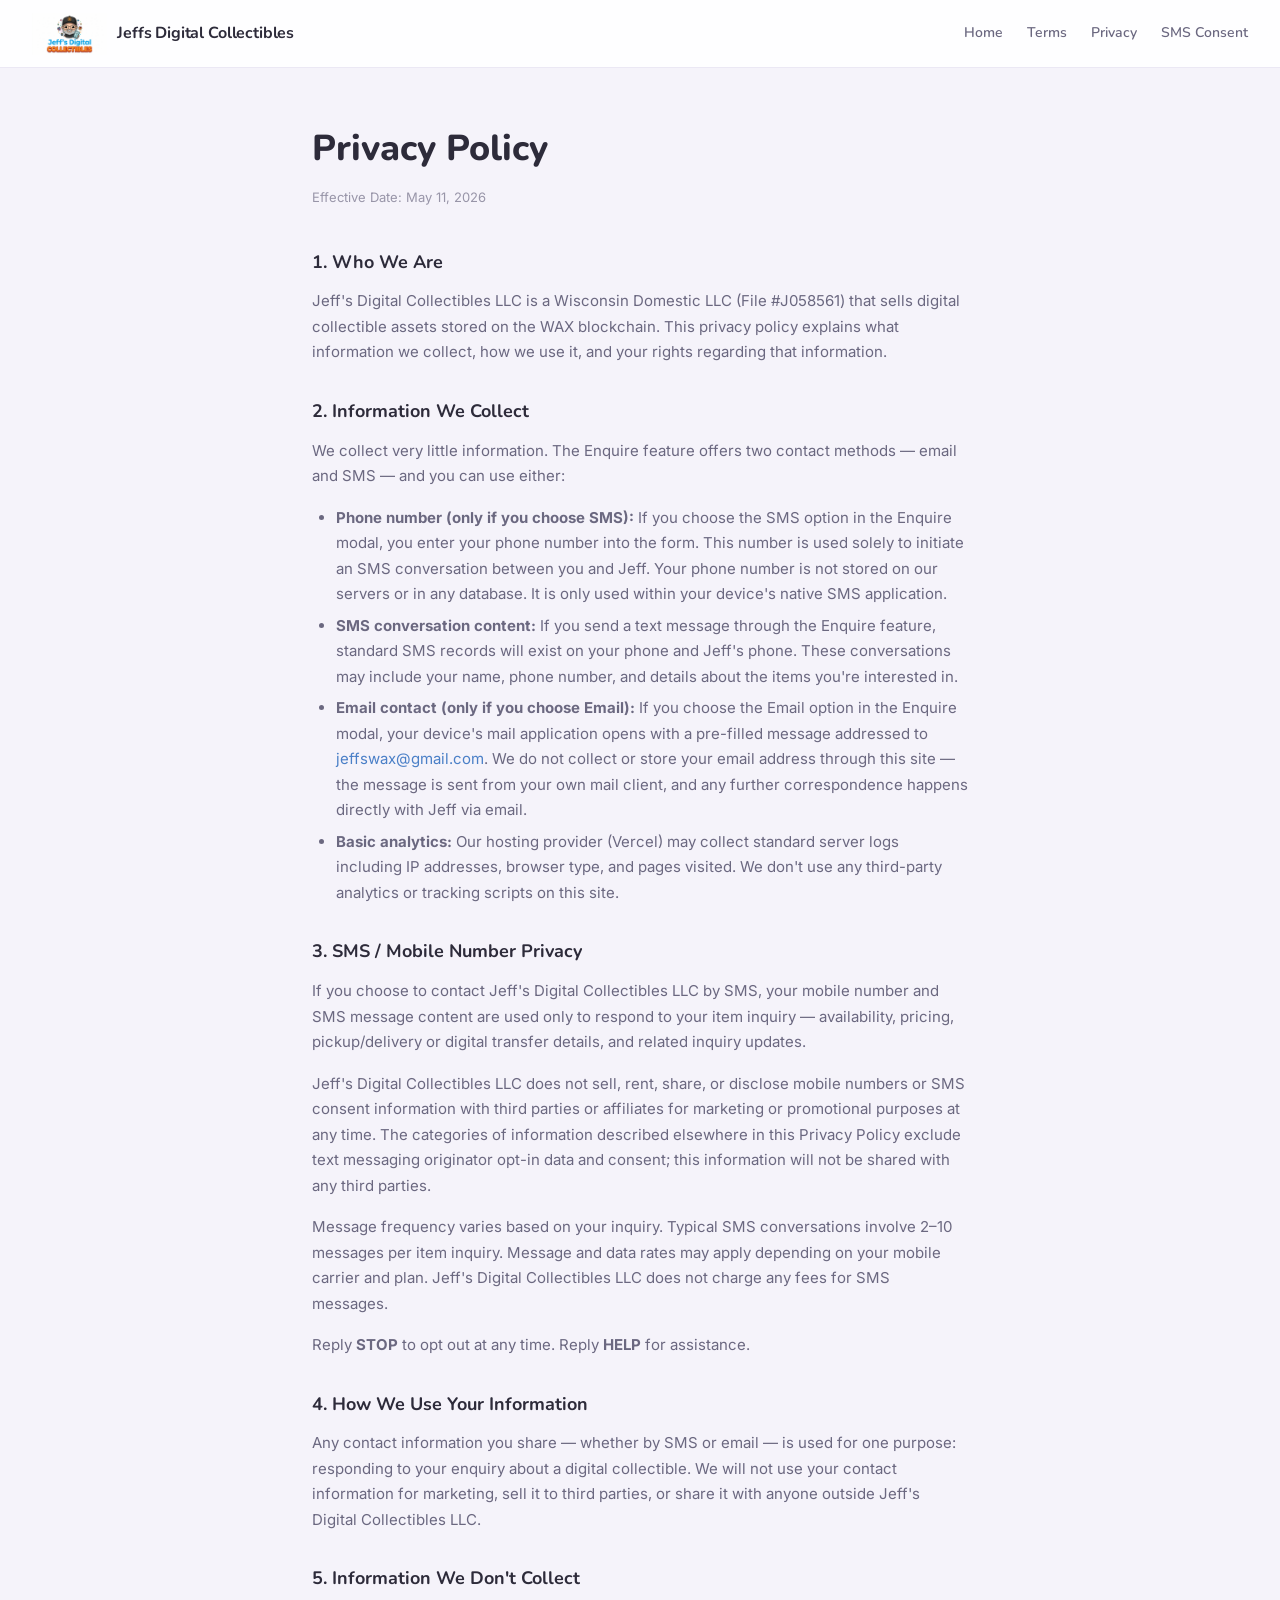
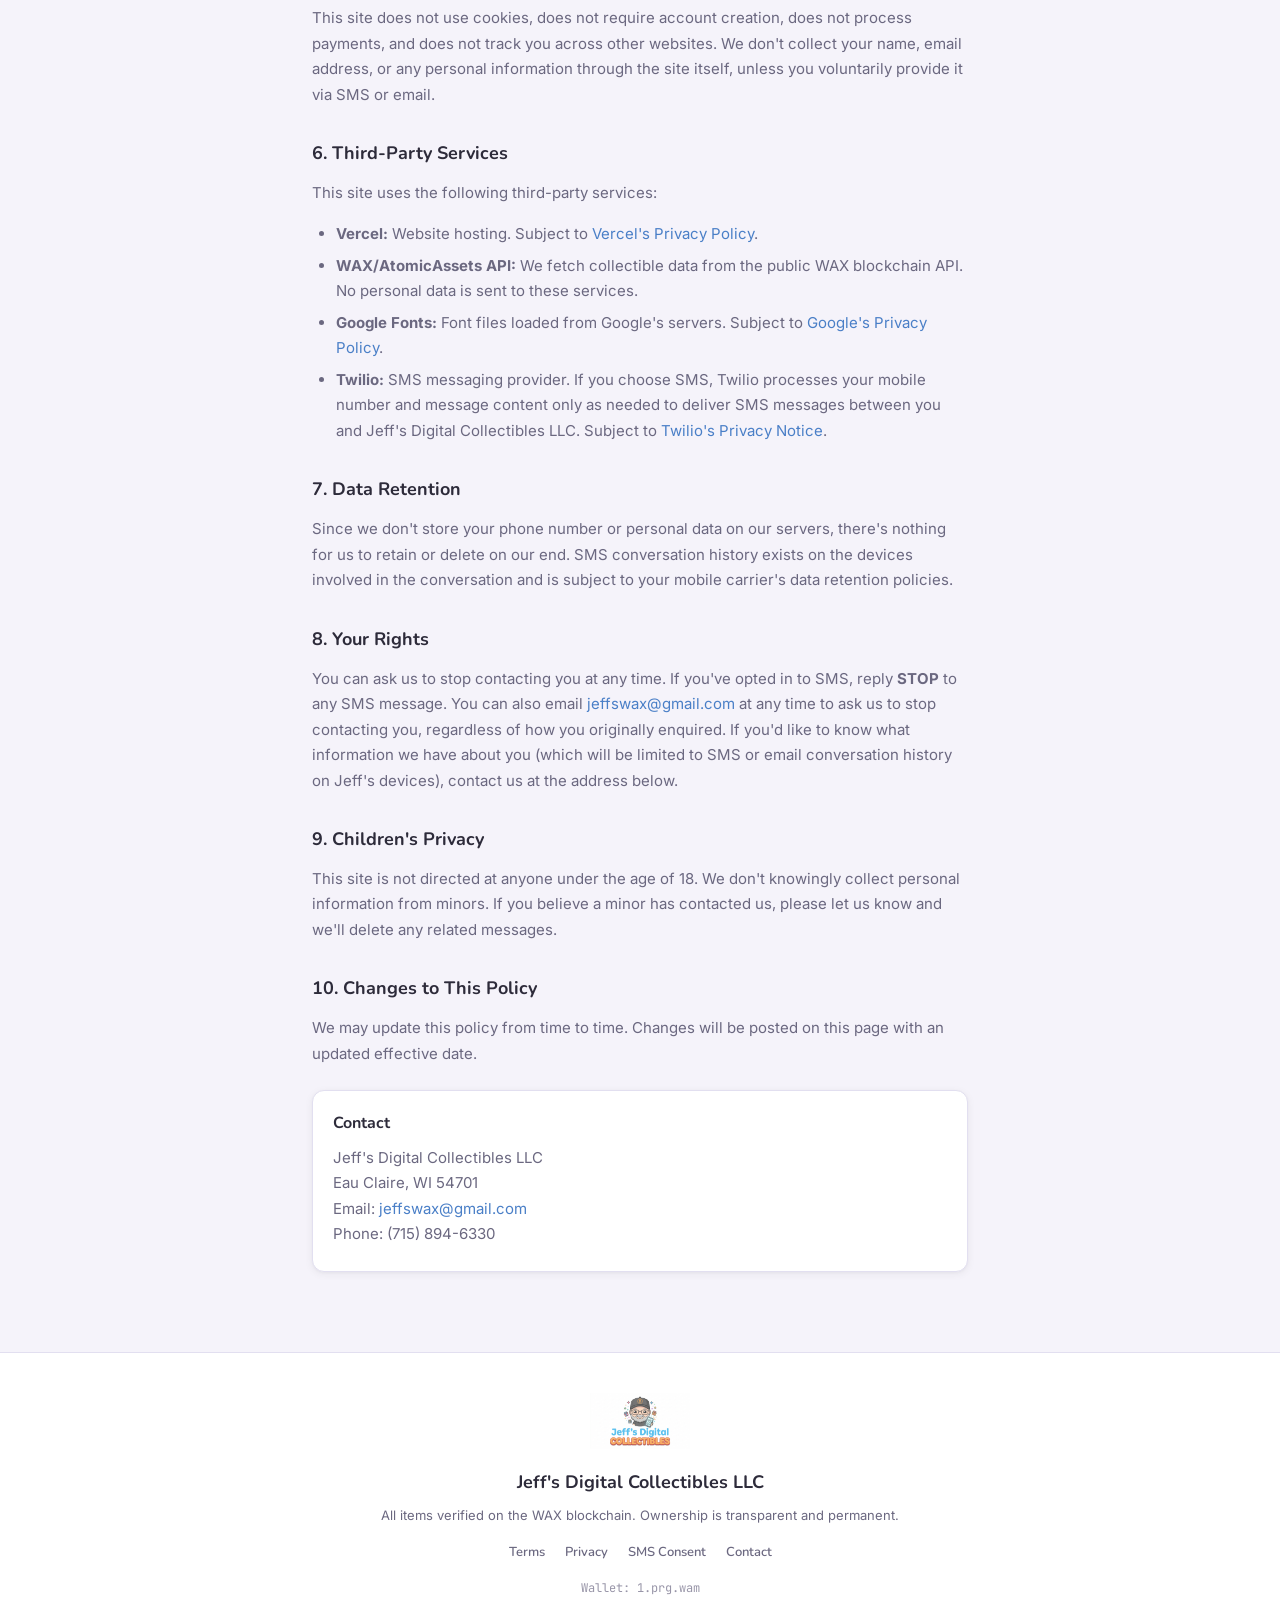
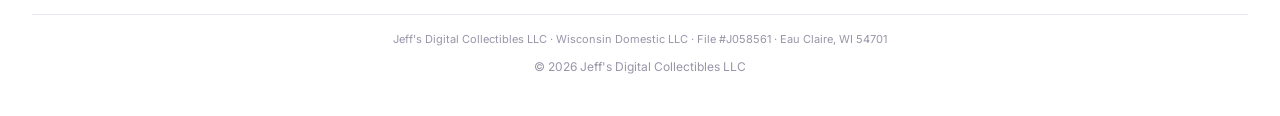
==== commit 35ce2d32: "Twilio A2P compliance: new privacy section + modal SMS Consent link Privacy Policy: insert Section 3" ====
--- a/privacy.html
+++ b/privacy.html
@@ -32,7 +32,7 @@
   <!-- CONTENT -->
   <main class="legal-page">
     <h1>Privacy Policy</h1>
-    <p class="legal-effective">Effective Date: March 6, 2026</p>
+    <p class="legal-effective">Effective Date: May 11, 2026</p>
 
     <h2>1. Who We Are</h2>
     <p>Jeff's Digital Collectibles LLC is a Wisconsin Domestic LLC (File #J058561) that sells digital collectible assets stored on the WAX blockchain. This privacy policy explains what information we collect, how we use it, and your rights regarding that information.</p>
@@ -46,30 +46,37 @@
       <li><strong>Basic analytics:</strong> Our hosting provider (Vercel) may collect standard server logs including IP addresses, browser type, and pages visited. We don't use any third-party analytics or tracking scripts on this site.</li>
     </ul>
 
-    <h2>3. How We Use Your Information</h2>
+    <h2>3. SMS / Mobile Number Privacy</h2>
+    <p>If you choose to contact Jeff's Digital Collectibles LLC by SMS, your mobile number and SMS message content are used only to respond to your item inquiry — availability, pricing, pickup/delivery or digital transfer details, and related inquiry updates.</p>
+    <p>Jeff's Digital Collectibles LLC does not sell, rent, share, or disclose mobile numbers or SMS consent information with third parties or affiliates for marketing or promotional purposes at any time. The categories of information described elsewhere in this Privacy Policy exclude text messaging originator opt-in data and consent; this information will not be shared with any third parties.</p>
+    <p>Message frequency varies based on your inquiry. Typical SMS conversations involve 2–10 messages per item inquiry. Message and data rates may apply depending on your mobile carrier and plan. Jeff's Digital Collectibles LLC does not charge any fees for SMS messages.</p>
+    <p>Reply <strong>STOP</strong> to opt out at any time. Reply <strong>HELP</strong> for assistance.</p>
+
+    <h2>4. How We Use Your Information</h2>
     <p>Any contact information you share — whether by SMS or email — is used for one purpose: responding to your enquiry about a digital collectible. We will not use your contact information for marketing, sell it to third parties, or share it with anyone outside Jeff's Digital Collectibles LLC.</p>
 
-    <h2>4. Information We Don't Collect</h2>
+    <h2>5. Information We Don't Collect</h2>
     <p>This site does not use cookies, does not require account creation, does not process payments, and does not track you across other websites. We don't collect your name, email address, or any personal information through the site itself, unless you voluntarily provide it via SMS or email.</p>
 
-    <h2>5. Third-Party Services</h2>
+    <h2>6. Third-Party Services</h2>
     <p>This site uses the following third-party services:</p>
     <ul>
       <li><strong>Vercel:</strong> Website hosting. Subject to <a href="https://vercel.com/legal/privacy-policy" target="_blank" rel="noopener">Vercel's Privacy Policy</a>.</li>
       <li><strong>WAX/AtomicAssets API:</strong> We fetch collectible data from the public WAX blockchain API. No personal data is sent to these services.</li>
       <li><strong>Google Fonts:</strong> Font files loaded from Google's servers. Subject to <a href="https://policies.google.com/privacy" target="_blank" rel="noopener">Google's Privacy Policy</a>.</li>
+      <li><strong>Twilio:</strong> SMS messaging provider. If you choose SMS, Twilio processes your mobile number and message content only as needed to deliver SMS messages between you and Jeff's Digital Collectibles LLC. Subject to <a href="https://www.twilio.com/en-us/legal/privacy" target="_blank" rel="noopener">Twilio's Privacy Notice</a>.</li>
     </ul>
 
-    <h2>6. Data Retention</h2>
+    <h2>7. Data Retention</h2>
     <p>Since we don't store your phone number or personal data on our servers, there's nothing for us to retain or delete on our end. SMS conversation history exists on the devices involved in the conversation and is subject to your mobile carrier's data retention policies.</p>
 
-    <h2>7. Your Rights</h2>
+    <h2>8. Your Rights</h2>
     <p>You can ask us to stop contacting you at any time. If you've opted in to SMS, reply <strong>STOP</strong> to any SMS message. You can also email <a href="mailto:jeffswax@gmail.com">jeffswax@gmail.com</a> at any time to ask us to stop contacting you, regardless of how you originally enquired. If you'd like to know what information we have about you (which will be limited to SMS or email conversation history on Jeff's devices), contact us at the address below.</p>
 
-    <h2>8. Children's Privacy</h2>
+    <h2>9. Children's Privacy</h2>
     <p>This site is not directed at anyone under the age of 18. We don't knowingly collect personal information from minors. If you believe a minor has contacted us, please let us know and we'll delete any related messages.</p>
 
-    <h2>9. Changes to This Policy</h2>
+    <h2>10. Changes to This Policy</h2>
     <p>We may update this policy from time to time. Changes will be posted on this page with an updated effective date.</p>
 
     <div class="legal-contact">
